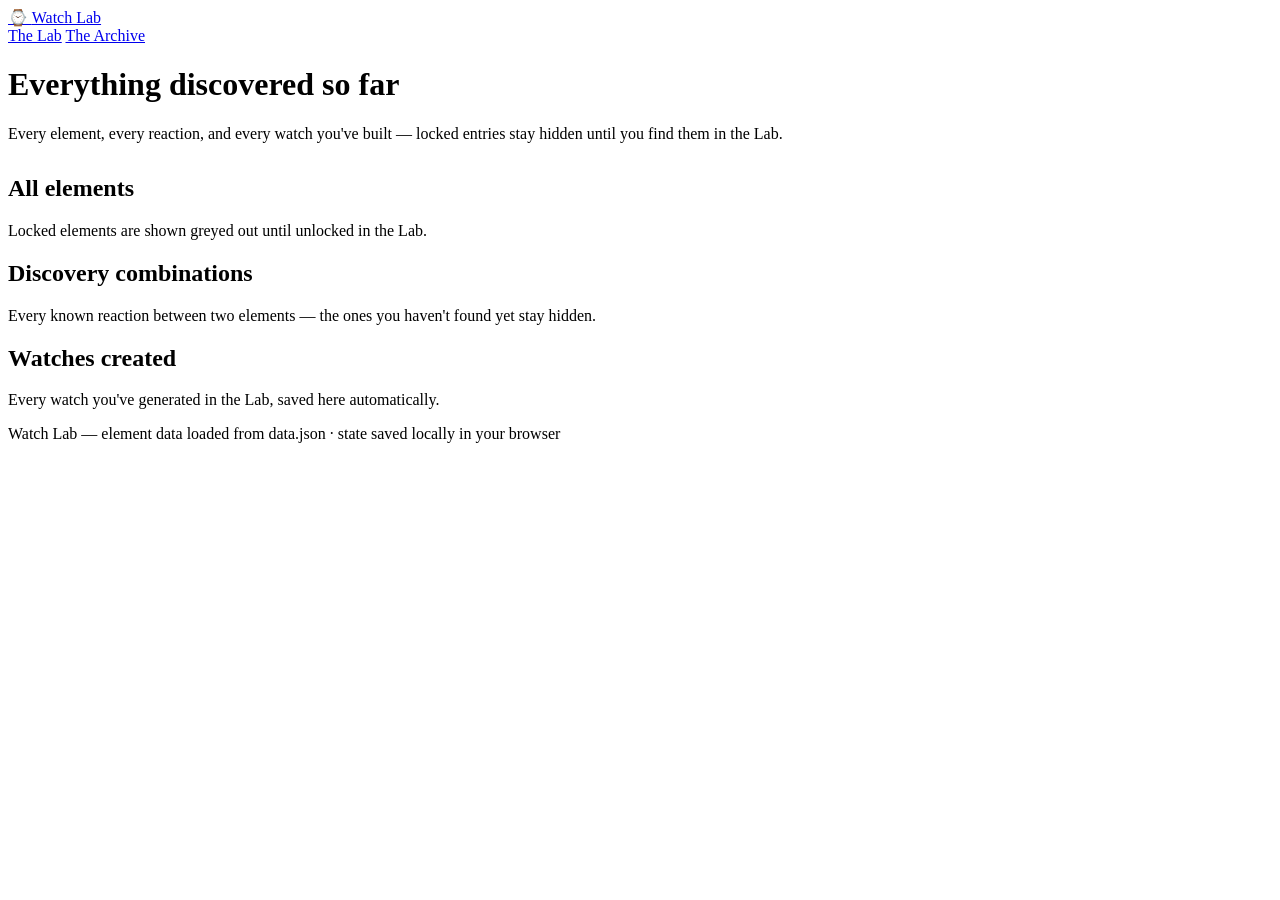
==== discover.html @ 46c568a5 "Add Watch Lab archive page" ====
<!DOCTYPE html>
<html lang="en">
<head>
<meta charset="UTF-8">
<meta name="viewport" content="width=device-width, initial-scale=1.0">
<title>The Archive · Watch Lab</title>
<link rel="stylesheet" href="style.css">
</head>
<body>

<nav class="topnav">
  <a class="brand" href="index.html">
    <span class="brand-mark">⌚</span>
    <span class="brand-word">Watch Lab</span>
  </a>
  <div class="nav-links">
    <a class="nav-link" href="index.html">The Lab</a>
    <a class="nav-link active" href="discover.html">The Archive</a>
  </div>
  <div class="nav-progress" id="navProgress"></div>
</nav>

<main class="shell">

  <header class="page-head">
    <h1 class="page-title">Everything discovered so far</h1>
    <p class="page-lede">Every element, every reaction, and every watch you've built — locked entries stay hidden until you find them in the Lab.</p>
  </header>

  <div class="stats-row" id="statsRow"></div>

  <!-- no top border here, the stats row above already acts as the divider -->
  <section class="section" style="margin-top:32px;padding-top:0;border-top:none;">
    <h2 class="section-title">All elements</h2>
    <p class="section-note">Locked elements are shown greyed out until unlocked in the Lab.</p>
    <div class="element-grid" id="archiveGrid"></div>
  </section>

  <section class="section">
    <h2 class="section-title">Discovery combinations</h2>
    <p class="section-note">Every known reaction between two elements — the ones you haven't found yet stay hidden.</p>
    <div class="combo-list" id="comboList"></div>
  </section>

  <section class="section">
    <h2 class="section-title">Watches created</h2>
    <p class="section-note">Every watch you've generated in the Lab, saved here automatically.</p>
    <div class="watch-gallery" id="watchGallery"></div>
  </section>

</main>

<footer class="site-footer">Watch Lab — element data loaded from data.json · state saved locally in your browser</footer>

<script src="app.js"></script>
<script src="archive.js"></script>
</body>
</html>
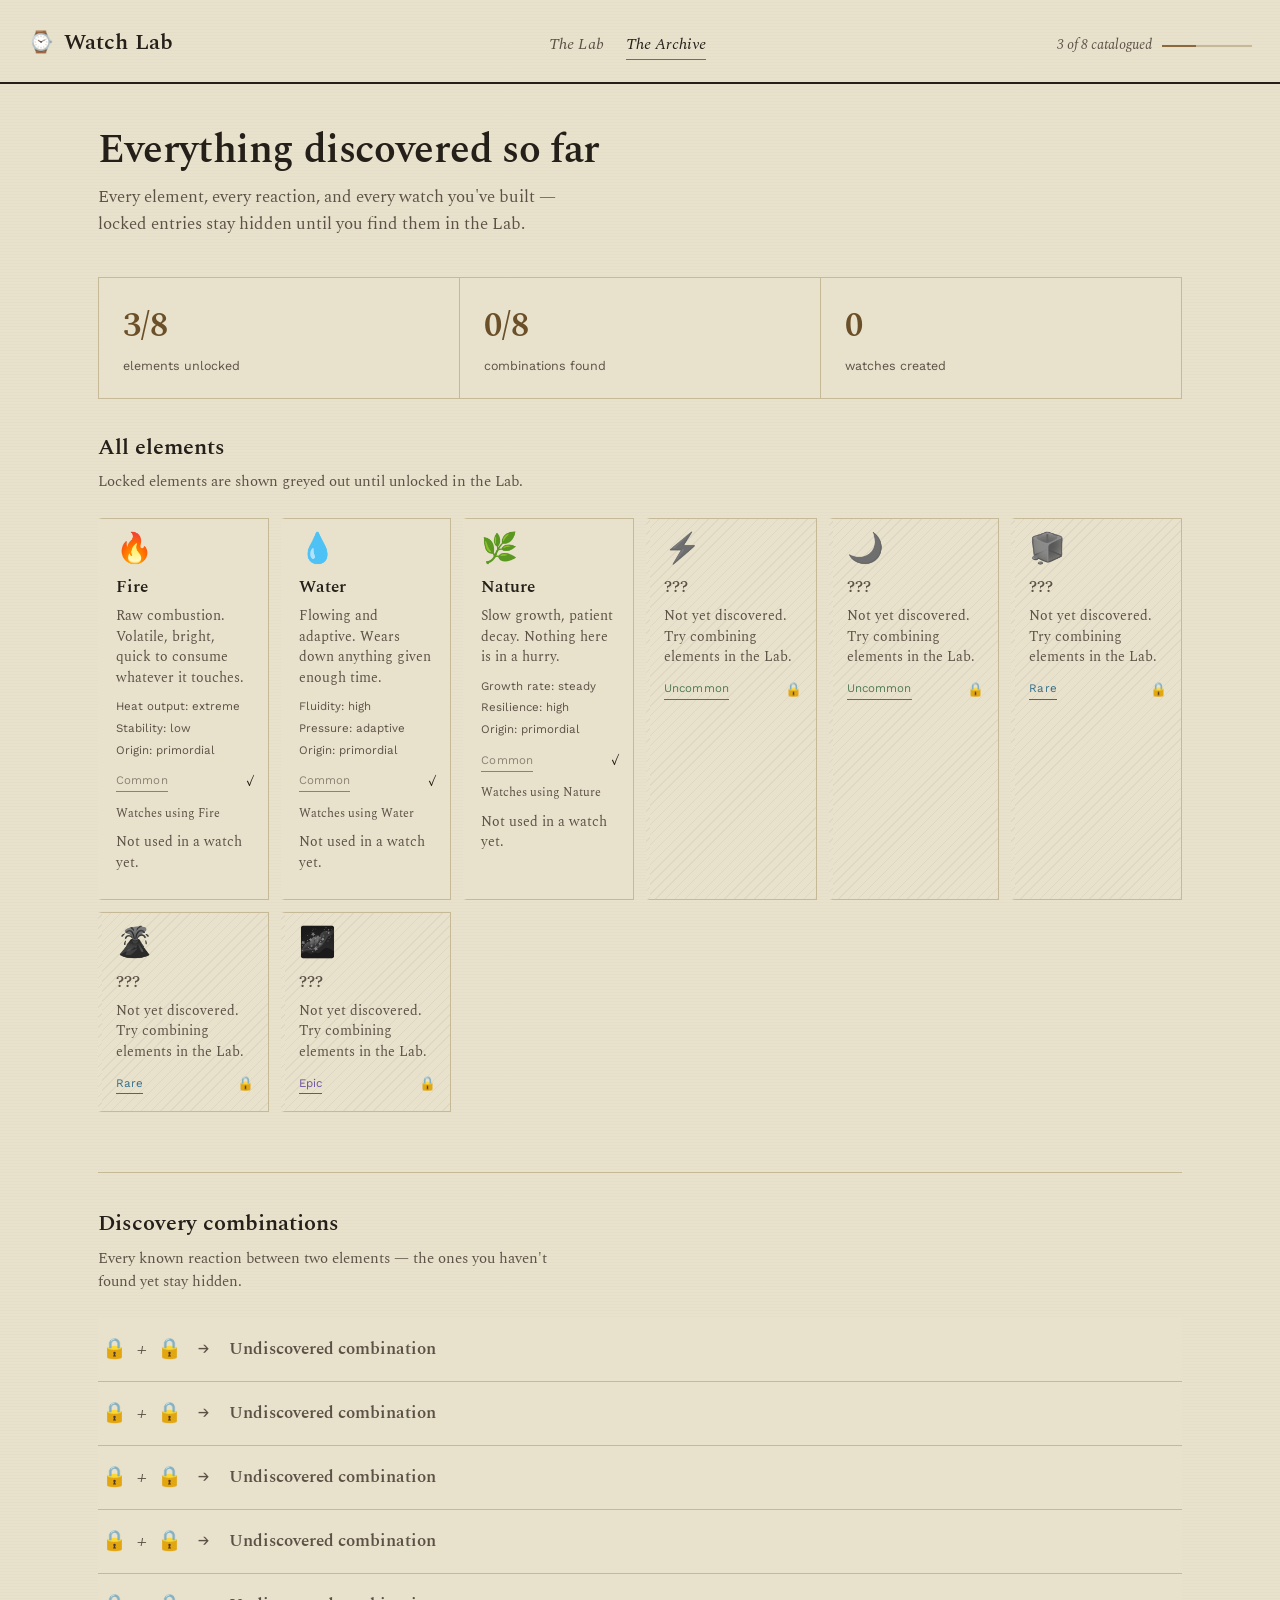
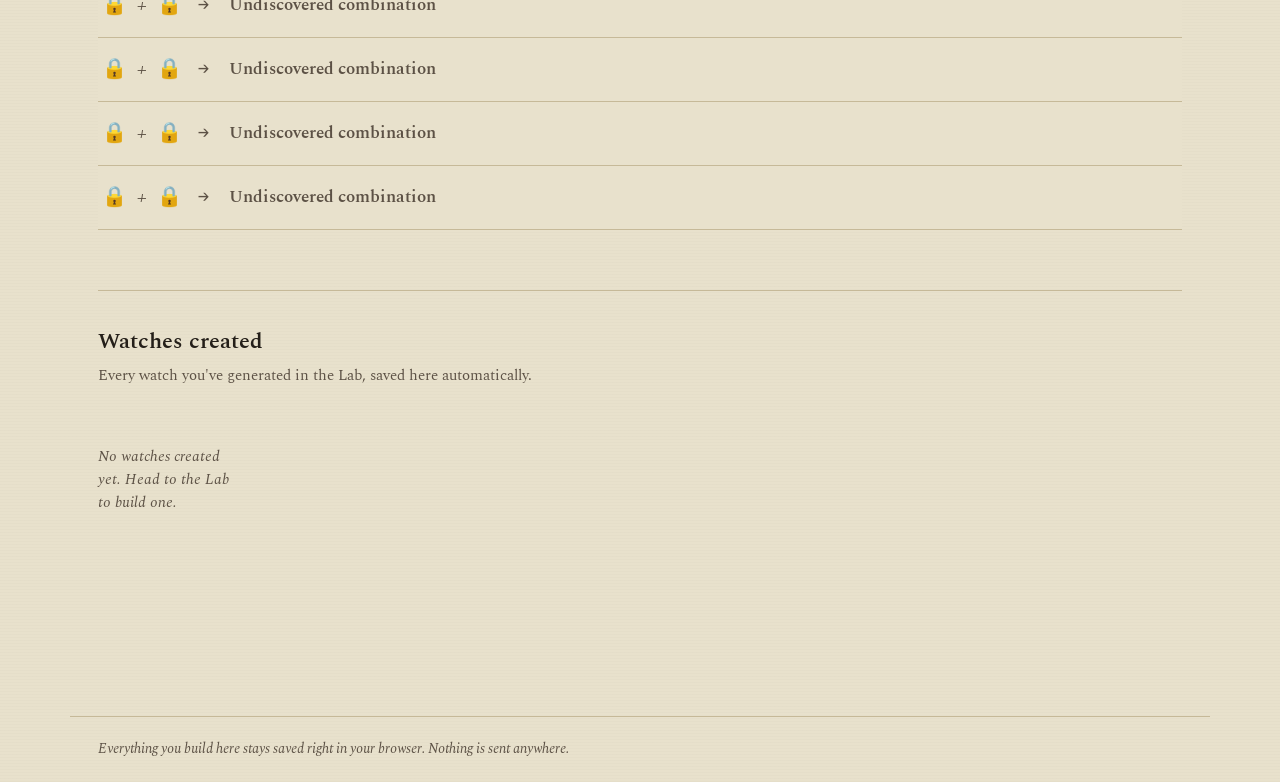
==== commit a2d04c0a: "Complete The Watch Lab project" ====
--- a/discover.html
+++ b/discover.html
@@ -50,7 +50,7 @@
 
 </main>
 
-<footer class="site-footer">Watch Lab — element data loaded from data.json · state saved locally in your browser</footer>
+<footer class="site-footer">Everything you build here stays saved right in your browser. Nothing is sent anywhere.</footer>
 
 <script src="app.js"></script>
 <script src="archive.js"></script>
--- a/style.css
+++ b/style.css
@@ -0,0 +1,652 @@
+@import url('https://fonts.googleapis.com/css2?family=Spectral:ital,wght@0,400;0,500;0,600;0,700;1,400&family=Work+Sans:wght@400;500;600&family=JetBrains+Mono:wght@400;500&display=swap');
+
+:root {
+  --paper: #e8e1cc;
+  --paper-deep: #ddd3b6;
+  --paper-line: #c6b998;
+  --ink: #241f19;
+  --ink-soft: #5c5145;
+
+  --brass: #8a6a3c;
+  --brass-deep: #6a4f28;
+  --verdigris: #4f6e5c;
+
+  --rarity-common: #8b8272;
+  --rarity-uncommon: #4f7a55;
+  --rarity-rare: #35708a;
+  --rarity-epic: #6b4f9e;
+  --rarity-legendary: #a8641f;
+  --rarity-mythic: #9c3049;
+
+  --font-serif: 'Spectral', Georgia, serif;
+  --font-sans: 'Work Sans', sans-serif;
+  --font-mono: 'JetBrains Mono', monospace;
+
+  --shadow-hard: 6px 6px 0 rgba(36, 31, 25, 0.85);
+}
+
+* { box-sizing: border-box; }
+
+html { scroll-behavior: smooth; }
+
+body {
+  margin: 0;
+  background: var(--paper);
+  background-image:
+    repeating-linear-gradient(0deg, rgba(36,31,25,0.015) 0 1px, transparent 1px 3px);
+  color: var(--ink);
+  font-family: var(--font-serif);
+  font-size: 17px;
+  line-height: 1.55;
+}
+
+a { color: inherit; }
+
+img { max-width: 100%; display: block; }
+
+button { font-family: inherit; cursor: pointer; }
+
+::selection { background: var(--brass); color: var(--paper); }
+
+@media (prefers-reduced-motion: reduce) {
+  *, *::before, *::after {
+    animation-duration: 0.01ms !important;
+    animation-iteration-count: 1 !important;
+    transition-duration: 0.01ms !important;
+    scroll-behavior: auto !important;
+  }
+}
+
+:focus-visible {
+  outline: 2px solid var(--brass-deep);
+  outline-offset: 2px;
+}
+
+/* layout shell */
+
+.shell {
+  max-width: 1140px;
+  margin: 0 auto;
+  padding: 0 28px 90px;
+}
+
+/* top nav — deliberately lopsided rather than three even columns */
+
+.topnav {
+  display: flex;
+  align-items: baseline;
+  justify-content: space-between;
+  gap: 24px;
+  padding: 26px 28px 22px;
+  border-bottom: 2px solid var(--ink);
+  margin-bottom: 44px;
+  flex-wrap: wrap;
+}
+
+.brand {
+  display: flex;
+  align-items: baseline;
+  gap: 10px;
+  text-decoration: none;
+}
+
+.brand-mark { font-size: 1.3rem; }
+
+.brand-word {
+  font-family: var(--font-serif);
+  font-size: 1.35rem;
+  font-weight: 600;
+  letter-spacing: 0.005em;
+}
+
+.nav-links {
+  display: flex;
+  align-items: baseline;
+  gap: 22px;
+}
+
+.nav-link {
+  text-decoration: none;
+  color: var(--ink-soft);
+  font-family: var(--font-serif);
+  font-style: italic;
+  font-size: 1rem;
+  padding-bottom: 2px;
+  border-bottom: 1px solid transparent;
+}
+
+.nav-link:hover { color: var(--ink); border-bottom-color: var(--paper-line); }
+
+.nav-link.active {
+  color: var(--ink);
+  border-bottom: 1px solid var(--brass);
+}
+
+.nav-progress {
+  display: flex;
+  align-items: center;
+  gap: 10px;
+  min-width: 170px;
+  justify-content: flex-end;
+}
+
+.nav-progress-label {
+  font-family: var(--font-serif);
+  font-style: italic;
+  font-size: 0.85rem;
+  color: var(--ink-soft);
+  white-space: nowrap;
+}
+
+.progress-track {
+  flex: 0 0 90px;
+  height: 2px;
+  background: var(--paper-line);
+}
+
+.progress-fill {
+  height: 100%;
+  background: var(--brass);
+  width: 0%;
+  transition: width 0.6s cubic-bezier(0.22, 1, 0.36, 1);
+}
+
+/* section headers */
+
+.page-head { margin-bottom: 40px; max-width: 640px; }
+
+.page-title {
+  font-family: var(--font-serif);
+  font-size: 2.5rem;
+  font-weight: 600;
+  margin: 0 0 10px;
+  letter-spacing: -0.01em;
+  line-height: 1.15;
+}
+
+.page-lede {
+  color: var(--ink-soft);
+  font-size: 1.08rem;
+  max-width: 56ch;
+  margin: 0;
+}
+
+.section {
+  margin-top: 60px;
+  padding-top: 34px;
+  border-top: 1px solid var(--paper-line);
+}
+
+.section-title {
+  font-family: var(--font-serif);
+  font-size: 1.35rem;
+  font-weight: 600;
+  margin: 0 0 6px;
+}
+
+.section-note {
+  color: var(--ink-soft);
+  font-size: 0.95rem;
+  margin: 0 0 24px;
+  max-width: 60ch;
+}
+
+/* watch preview — the one place we let a hard graphic shadow do the work */
+
+.bench {
+  display: grid;
+  grid-template-columns: minmax(280px, 360px) 1fr;
+  gap: 44px;
+  align-items: start;
+}
+
+@media (max-width: 860px) {
+  .bench { grid-template-columns: 1fr; }
+}
+
+.preview-pane {
+  background: var(--paper-deep);
+  border: 1px solid var(--ink);
+  box-shadow: var(--shadow-hard);
+  padding: 30px 26px;
+  display: flex;
+  flex-direction: column;
+  align-items: center;
+  gap: 16px;
+  position: sticky;
+  top: 24px;
+}
+
+.watch-svg-wrap { width: 100%; max-width: 270px; }
+
+.watch-svg-wrap svg { width: 100%; height: auto; overflow: visible; }
+
+.digital-time {
+  font-family: var(--font-mono);
+  font-size: 0.92rem;
+  color: var(--brass-deep);
+  letter-spacing: 0.03em;
+}
+
+.preview-caption {
+  text-align: center;
+  color: var(--ink-soft);
+  font-size: 0.9rem;
+  font-style: italic;
+}
+
+.saved-count {
+  width: 100%;
+  text-align: center;
+  font-family: var(--font-serif);
+  font-style: italic;
+  font-size: 0.85rem;
+  color: var(--ink-soft);
+  min-height: 1.2em;
+  transition: color 0.2s ease;
+}
+
+.saved-count.flash { color: var(--brass-deep); }
+
+.result-panel {
+  margin-top: 6px;
+  width: 100%;
+  border-top: 1px dashed var(--paper-line);
+  padding-top: 16px;
+  font-size: 0.9rem;
+  color: var(--ink-soft);
+}
+
+.result-panel strong {
+  color: var(--ink);
+  font-weight: 600;
+  display: block;
+  margin-bottom: 8px;
+}
+
+.result-rows { display: flex; flex-direction: column; gap: 6px; }
+
+.result-row {
+  display: flex;
+  justify-content: space-between;
+  gap: 10px;
+  font-size: 0.88rem;
+}
+
+.result-row span:first-child { color: var(--ink-soft); font-style: italic; }
+
+.generate-btn {
+  width: 100%;
+  margin-top: 16px;
+  padding: 13px 18px;
+  background: var(--ink);
+  color: var(--paper);
+  border: none;
+  font-family: var(--font-sans);
+  font-weight: 600;
+  font-size: 0.95rem;
+  letter-spacing: 0.01em;
+  transition: background 0.15s ease, transform 0.08s ease;
+}
+
+.generate-btn:hover:not(:disabled) { background: var(--brass-deep); }
+.generate-btn:active:not(:disabled) { transform: translateY(1px); }
+
+.generate-btn:disabled {
+  background: var(--paper-line);
+  color: var(--ink-soft);
+  cursor: not-allowed;
+}
+
+/* the five slots */
+
+.slot-rail {
+  display: grid;
+  grid-template-columns: repeat(5, 1fr);
+  gap: 10px;
+  margin-bottom: 30px;
+}
+
+@media (max-width: 640px) {
+  .slot-rail { grid-template-columns: repeat(2, 1fr); }
+}
+
+.slot {
+  background: var(--paper-deep);
+  border: 1px solid var(--paper-line);
+  border-bottom: 3px solid transparent;
+  padding: 14px 8px;
+  text-align: center;
+  transition: border-bottom-color 0.15s ease;
+}
+
+.slot-label {
+  font-family: var(--font-sans);
+  font-size: 0.68rem;
+  letter-spacing: 0.03em;
+  color: var(--ink-soft);
+  margin-bottom: 10px;
+}
+
+.slot-symbol {
+  font-size: 1.6rem;
+  height: 32px;
+  display: flex;
+  align-items: center;
+  justify-content: center;
+}
+
+.slot-empty { opacity: 0.3; font-size: 1.1rem; font-family: var(--font-serif); }
+
+.slot.active { border-bottom-color: var(--brass); }
+
+.slot.filled .slot-symbol { filter: drop-shadow(0 0 4px currentColor); }
+
+/* element cards — treated like specimen index cards, colour-tabbed
+   by the element rather than glowing on hover like every other
+   card kit on the internet */
+
+.element-grid {
+  display: grid;
+  grid-template-columns: repeat(auto-fill, minmax(155px, 1fr));
+  gap: 12px;
+}
+
+.el-card {
+  position: relative;
+  background: var(--paper);
+  border: 1px solid var(--paper-line);
+  border-left: 4px solid transparent;
+  padding: 16px 14px;
+  text-align: left;
+  transition: border-left-color 0.15s ease, background-color 0.15s ease;
+}
+
+.el-card:hover:not(.locked) {
+  border-left-color: var(--el-color, var(--brass));
+  background: var(--paper-deep);
+}
+
+.el-card.selected {
+  border-left-color: var(--el-color, var(--brass));
+  background: var(--paper-deep);
+}
+
+.el-card.locked {
+  cursor: default;
+  color: var(--ink-soft);
+  background-image: repeating-linear-gradient(135deg, transparent 0 6px, rgba(36,31,25,0.05) 6px 7px);
+}
+
+.el-card.locked .el-symbol { filter: grayscale(1) brightness(0.55); }
+
+.el-symbol {
+  font-size: 1.85rem;
+  line-height: 1;
+  margin-bottom: 10px;
+  display: block;
+}
+
+.el-name {
+  font-family: var(--font-serif);
+  font-weight: 600;
+  font-size: 1.05rem;
+  margin: 0 0 4px;
+}
+
+.el-desc {
+  font-size: 0.85rem;
+  color: var(--ink-soft);
+  margin: 6px 0 10px;
+  line-height: 1.5;
+}
+
+.el-props {
+  list-style: none;
+  padding: 0;
+  margin: 10px 0 0;
+  display: flex;
+  flex-direction: column;
+  gap: 4px;
+}
+
+.el-props li {
+  font-family: var(--font-sans);
+  font-size: 0.72rem;
+  color: var(--ink-soft);
+}
+
+.badge-rarity {
+  display: inline-block;
+  font-family: var(--font-sans);
+  font-size: 0.72rem;
+  letter-spacing: 0.01em;
+  border-bottom: 1px solid currentColor;
+  padding-bottom: 1px;
+}
+
+.badge-row { display: flex; justify-content: space-between; align-items: center; margin-top: 12px; }
+
+.lock-icon { font-size: 0.85rem; }
+
+/* discovery lab combine bar */
+
+.combine-bar {
+  display: flex;
+  align-items: center;
+  gap: 16px;
+  flex-wrap: wrap;
+  background: var(--paper-deep);
+  border: 1px solid var(--paper-line);
+  padding: 22px;
+}
+
+.combine-slot {
+  width: 60px;
+  height: 60px;
+  border: 1px dashed var(--ink-soft);
+  display: flex;
+  align-items: center;
+  justify-content: center;
+  font-size: 1.6rem;
+  background: var(--paper);
+}
+
+.combine-plus {
+  font-family: var(--font-serif);
+  font-style: italic;
+  color: var(--ink-soft);
+  font-size: 1.2rem;
+}
+
+.combine-btn {
+  margin-left: auto;
+  padding: 11px 22px;
+  background: transparent;
+  border: 1px solid var(--ink);
+  color: var(--ink);
+  font-family: var(--font-sans);
+  font-weight: 600;
+  font-size: 0.88rem;
+  transition: background 0.15s ease, color 0.15s ease;
+}
+
+.combine-btn:hover:not(:disabled) { background: var(--ink); color: var(--paper); }
+
+.combine-btn:disabled {
+  opacity: 0.4;
+  cursor: not-allowed;
+  border-color: var(--paper-line);
+}
+
+.combine-hint { color: var(--ink-soft); font-size: 0.85rem; font-style: italic; }
+
+/* stats row, archive page */
+
+.stats-row {
+  display: grid;
+  grid-template-columns: repeat(3, 1fr);
+  gap: 1px;
+  background: var(--paper-line);
+  border: 1px solid var(--paper-line);
+  margin-bottom: 12px;
+}
+
+@media (max-width: 640px) {
+  .stats-row { grid-template-columns: 1fr; }
+}
+
+.stat-block { background: var(--paper); padding: 22px 24px; }
+
+.stat-num {
+  font-family: var(--font-serif);
+  font-size: 2.1rem;
+  font-weight: 600;
+  color: var(--brass-deep);
+}
+
+.stat-label {
+  font-family: var(--font-sans);
+  font-size: 0.78rem;
+  color: var(--ink-soft);
+  margin-top: 4px;
+}
+
+/* discovery combination list, archive page */
+
+.combo-list { display: flex; flex-direction: column; }
+
+.combo-row {
+  display: flex;
+  align-items: center;
+  gap: 16px;
+  background: var(--paper);
+  border-bottom: 1px solid var(--paper-line);
+  padding: 16px 4px;
+  flex-wrap: wrap;
+}
+
+.combo-row.pending { color: var(--ink-soft); }
+
+.combo-parts { display: flex; align-items: center; gap: 10px; font-size: 1.25rem; }
+.combo-arrow { color: var(--ink-soft); font-family: var(--font-serif); font-style: italic; }
+.combo-result { display: flex; align-items: center; gap: 8px; margin-left: 4px; }
+.combo-result-name { font-family: var(--font-serif); font-weight: 600; }
+.combo-desc { color: var(--ink-soft); font-size: 0.85rem; font-style: italic; flex-basis: 100%; margin-top: 2px; }
+
+/* created watches gallery */
+
+.watch-gallery {
+  display: grid;
+  grid-template-columns: repeat(auto-fill, minmax(130px, 1fr));
+  gap: 12px;
+}
+
+.mini-watch-card { background: var(--paper); border: 1px solid var(--paper-line); padding: 14px 10px; text-align: center; }
+
+.mini-watch-card svg { width: 62px; height: 62px; }
+
+.mini-watch-time { font-family: var(--font-sans); font-size: 0.7rem; color: var(--ink-soft); margin-top: 6px; }
+
+.empty-note {
+  color: var(--ink-soft);
+  font-size: 0.92rem;
+  font-style: italic;
+  padding: 20px 0;
+}
+
+/* the unlock / discovery modal — the other place a hard shadow earns its keep */
+
+.modal-overlay {
+  position: fixed;
+  inset: 0;
+  background: rgba(36, 31, 25, 0.55);
+  display: flex;
+  align-items: center;
+  justify-content: center;
+  z-index: 100;
+  opacity: 0;
+  pointer-events: none;
+  transition: opacity 0.25s ease;
+}
+
+.modal-overlay.open { opacity: 1; pointer-events: auto; }
+
+.modal-card {
+  position: relative;
+  background: var(--paper);
+  border: 1px solid var(--ink);
+  box-shadow: var(--shadow-hard);
+  padding: 42px 38px;
+  max-width: 380px;
+  width: 90%;
+  text-align: center;
+  transform: translateY(10px);
+  transition: transform 0.25s cubic-bezier(0.22, 1, 0.36, 1);
+}
+
+.modal-overlay.open .modal-card { transform: translateY(0); }
+
+.modal-symbol { font-size: 3rem; margin-bottom: 14px; }
+
+.modal-title {
+  font-family: var(--font-serif);
+  font-size: 1.6rem;
+  font-weight: 700;
+  margin: 0 0 12px;
+  line-height: 1.25;
+}
+
+.modal-desc { color: var(--ink-soft); font-size: 0.94rem; margin-bottom: 26px; }
+
+.modal-btn {
+  padding: 12px 26px;
+  background: var(--ink);
+  color: var(--paper);
+  border: none;
+  font-family: var(--font-sans);
+  font-weight: 600;
+  font-size: 0.9rem;
+}
+
+.modal-btn:hover { background: var(--brass-deep); }
+
+.modal-close {
+  position: absolute;
+  top: 14px;
+  right: 16px;
+  background: none;
+  border: none;
+  color: var(--ink-soft);
+  font-size: 1.1rem;
+}
+
+/* glow animations for the special-effect slot — the one bit of
+   continuous motion, tied to the watch you actually built rather
+   than a decorative hover flourish */
+
+@keyframes pulse-glow {
+  0%, 100% { filter: drop-shadow(0 0 5px var(--fx-color, transparent)); }
+  50% { filter: drop-shadow(0 0 15px var(--fx-color, transparent)); }
+}
+
+@keyframes slow-spin {
+  from { transform: rotate(0deg); }
+  to { transform: rotate(360deg); }
+}
+
+.fx-pulse { animation: pulse-glow 2.4s ease-in-out infinite; }
+.fx-orbit { animation: slow-spin 12s linear infinite; transform-origin: center; }
+
+/* footer */
+
+.site-footer {
+  margin-top: 76px;
+  padding: 22px 28px;
+  border-top: 1px solid var(--paper-line);
+  color: var(--ink-soft);
+  font-size: 0.88rem;
+  font-style: italic;
+  max-width: 1140px;
+  margin-inline: auto;
+}
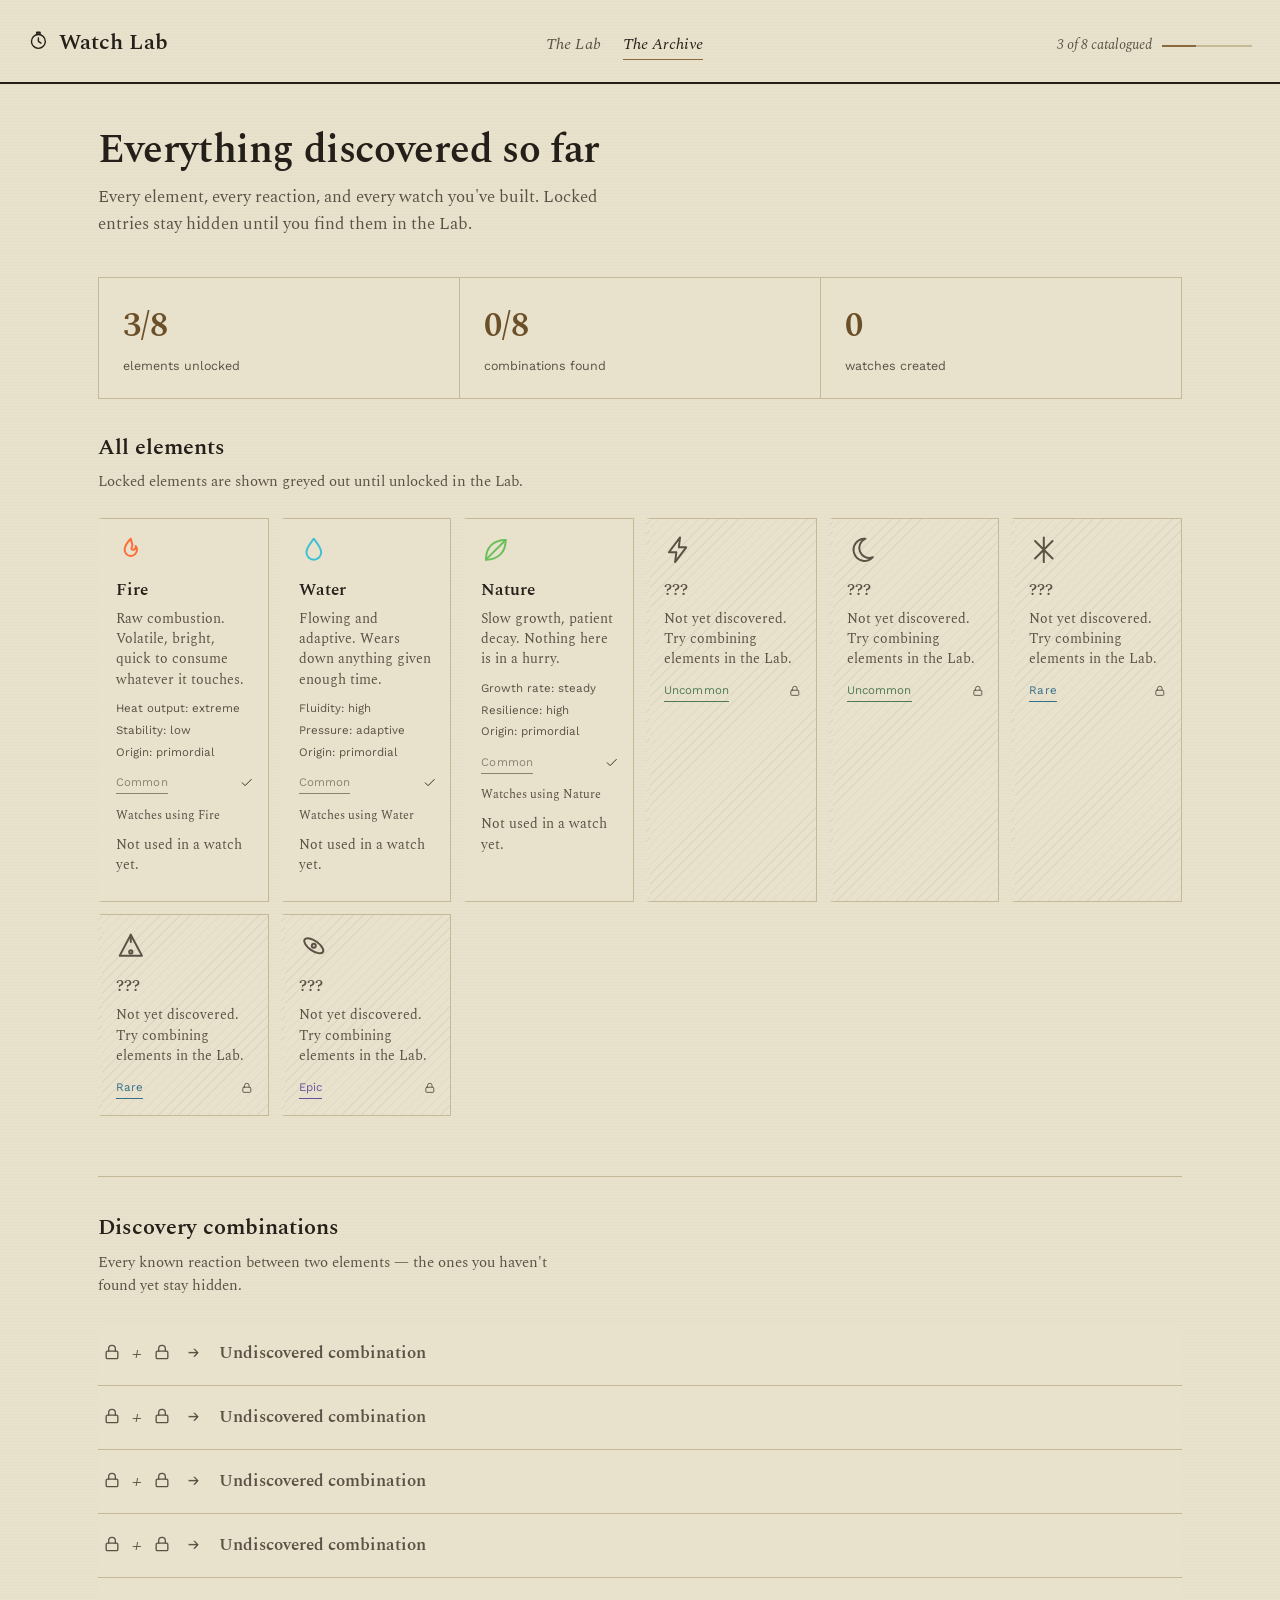
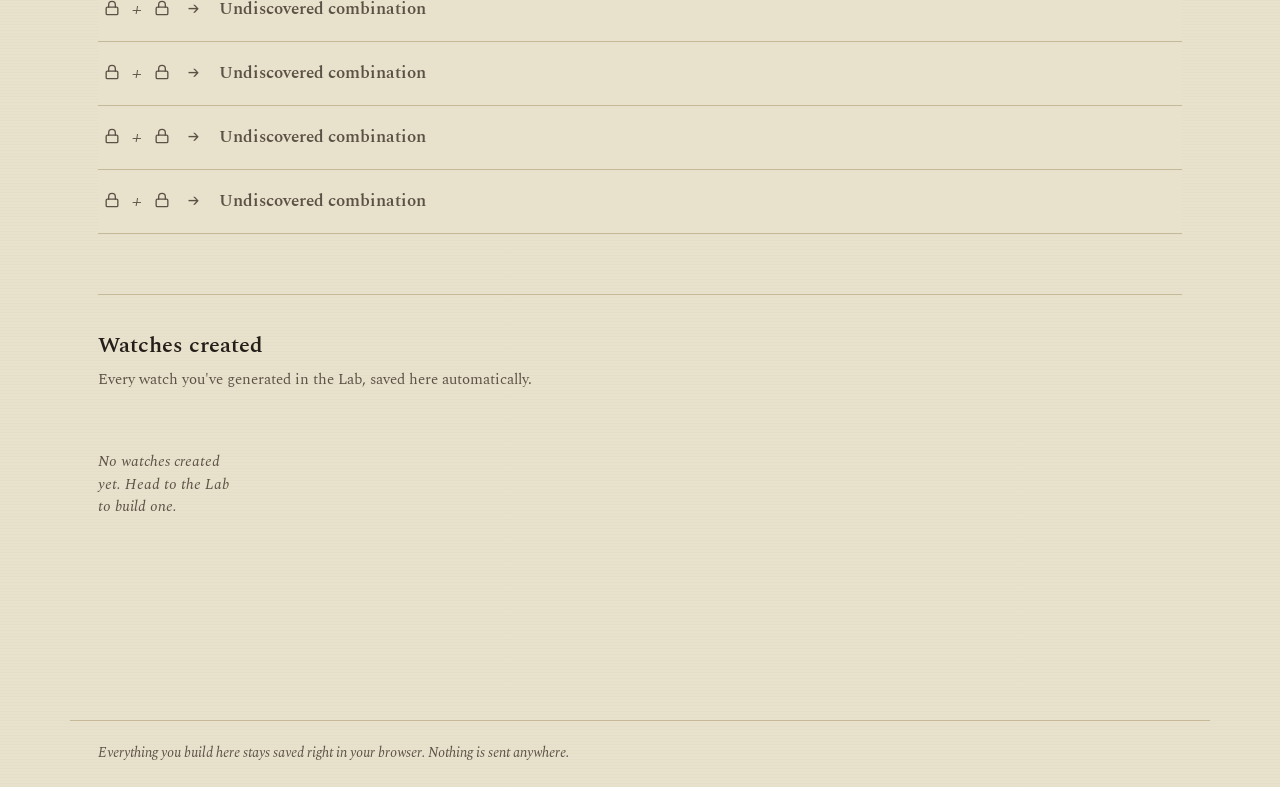
==== commit 81ff5ef9: "Finalize The Watch Lab" ====
--- a/discover.html
+++ b/discover.html
@@ -4,13 +4,20 @@
 <meta charset="UTF-8">
 <meta name="viewport" content="width=device-width, initial-scale=1.0">
 <title>The Archive · Watch Lab</title>
+<link rel="icon" type="image/svg+xml" href="favicon.svg">
 <link rel="stylesheet" href="style.css">
 </head>
 <body>
 
 <nav class="topnav">
   <a class="brand" href="index.html">
-    <span class="brand-mark">⌚</span>
+    <span class="brand-mark">
+      <svg class="icon" viewBox="0 0 24 24" fill="none" stroke="currentColor" stroke-width="1.6" stroke-linecap="round" stroke-linejoin="round" aria-hidden="true">
+        <circle cx="12" cy="12" r="8"/>
+        <path d="M12 8v4l3 2"/>
+        <rect x="10" y="1.5" width="4" height="2" rx="0.5"/>
+      </svg>
+    </span>
     <span class="brand-word">Watch Lab</span>
   </a>
   <div class="nav-links">
@@ -24,7 +31,7 @@
 
   <header class="page-head">
     <h1 class="page-title">Everything discovered so far</h1>
-    <p class="page-lede">Every element, every reaction, and every watch you've built — locked entries stay hidden until you find them in the Lab.</p>
+    <p class="page-lede">Every element, every reaction, and every watch you've built. Locked entries stay hidden until you find them in the Lab.</p>
   </header>
 
   <div class="stats-row" id="statsRow"></div>
--- a/style.css
+++ b/style.css
@@ -62,7 +62,14 @@
   outline-offset: 2px;
 }
 
-/* layout shell */
+.icon {
+  width: 1em;
+  height: 1em;
+  display: inline-block;
+  vertical-align: -0.15em;
+  flex-shrink: 0;
+}
+
 
 .shell {
   max-width: 1140px;
@@ -70,7 +77,6 @@
   padding: 0 28px 90px;
 }
 
-/* top nav — deliberately lopsided rather than three even columns */
 
 .topnav {
   display: flex;
@@ -151,7 +157,6 @@
   transition: width 0.6s cubic-bezier(0.22, 1, 0.36, 1);
 }
 
-/* section headers */
 
 .page-head { margin-bottom: 40px; max-width: 640px; }
 
@@ -191,7 +196,6 @@
   max-width: 60ch;
 }
 
-/* watch preview — the one place we let a hard graphic shadow do the work */
 
 .bench {
   display: grid;
@@ -298,7 +302,6 @@
   cursor: not-allowed;
 }
 
-/* the five slots */
 
 .slot-rail {
   display: grid;
@@ -341,10 +344,6 @@
 .slot.active { border-bottom-color: var(--brass); }
 
 .slot.filled .slot-symbol { filter: drop-shadow(0 0 4px currentColor); }
-
-/* element cards — treated like specimen index cards, colour-tabbed
-   by the element rather than glowing on hover like every other
-   card kit on the internet */
 
 .element-grid {
   display: grid;
@@ -378,9 +377,10 @@
   background-image: repeating-linear-gradient(135deg, transparent 0 6px, rgba(36,31,25,0.05) 6px 7px);
 }
 
-.el-card.locked .el-symbol { filter: grayscale(1) brightness(0.55); }
+.el-card.locked .el-symbol { color: var(--ink-soft); }
 
 .el-symbol {
+  color: var(--el-color, var(--ink));
   font-size: 1.85rem;
   line-height: 1;
   margin-bottom: 10px;
@@ -429,7 +429,6 @@
 
 .lock-icon { font-size: 0.85rem; }
 
-/* discovery lab combine bar */
 
 .combine-bar {
   display: flex;
@@ -481,7 +480,6 @@
 
 .combine-hint { color: var(--ink-soft); font-size: 0.85rem; font-style: italic; }
 
-/* stats row, archive page */
 
 .stats-row {
   display: grid;
@@ -512,8 +510,6 @@
   margin-top: 4px;
 }
 
-/* discovery combination list, archive page */
-
 .combo-list { display: flex; flex-direction: column; }
 
 .combo-row {
@@ -534,7 +530,6 @@
 .combo-result-name { font-family: var(--font-serif); font-weight: 600; }
 .combo-desc { color: var(--ink-soft); font-size: 0.85rem; font-style: italic; flex-basis: 100%; margin-top: 2px; }
 
-/* created watches gallery */
 
 .watch-gallery {
   display: grid;
@@ -554,8 +549,6 @@
   font-style: italic;
   padding: 20px 0;
 }
-
-/* the unlock / discovery modal — the other place a hard shadow earns its keep */
 
 .modal-overlay {
   position: fixed;
@@ -621,9 +614,6 @@
   font-size: 1.1rem;
 }
 
-/* glow animations for the special-effect slot — the one bit of
-   continuous motion, tied to the watch you actually built rather
-   than a decorative hover flourish */
 
 @keyframes pulse-glow {
   0%, 100% { filter: drop-shadow(0 0 5px var(--fx-color, transparent)); }
@@ -638,7 +628,6 @@
 .fx-pulse { animation: pulse-glow 2.4s ease-in-out infinite; }
 .fx-orbit { animation: slow-spin 12s linear infinite; transform-origin: center; }
 
-/* footer */
 
 .site-footer {
   margin-top: 76px;
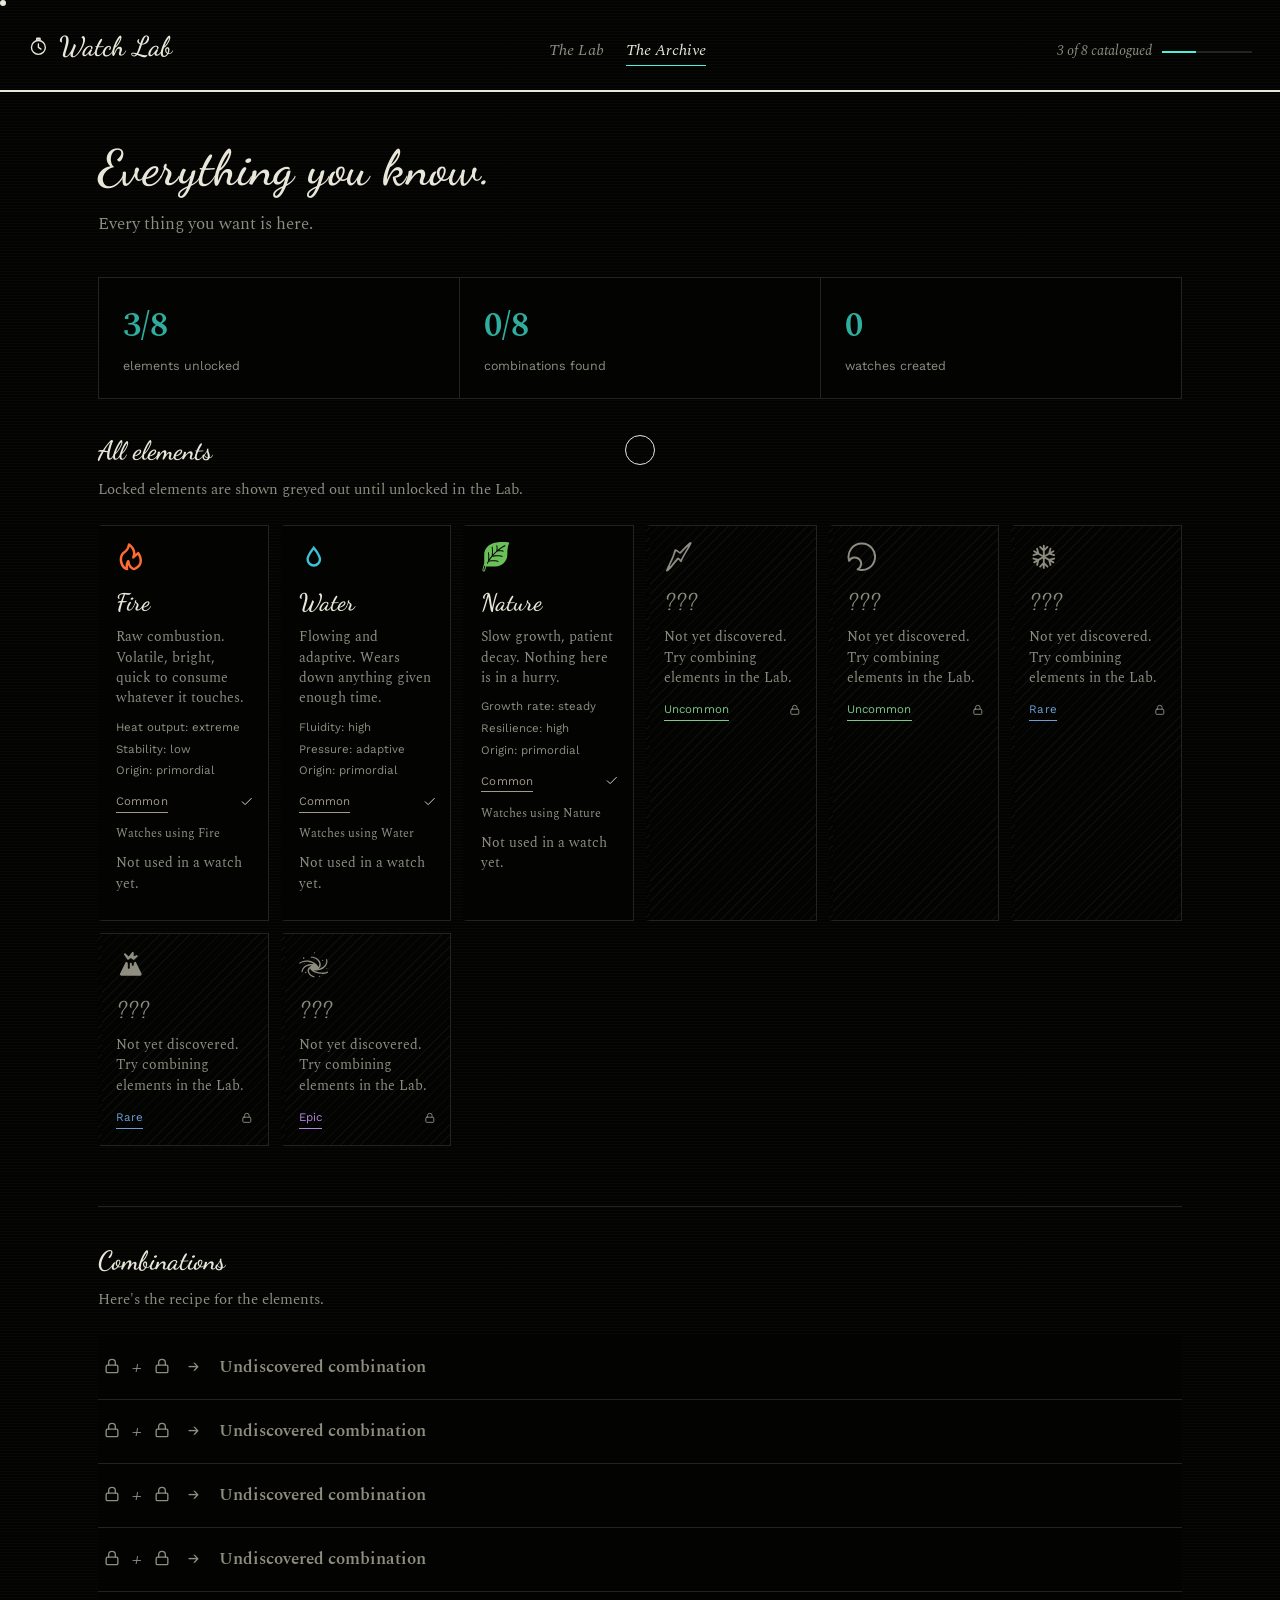
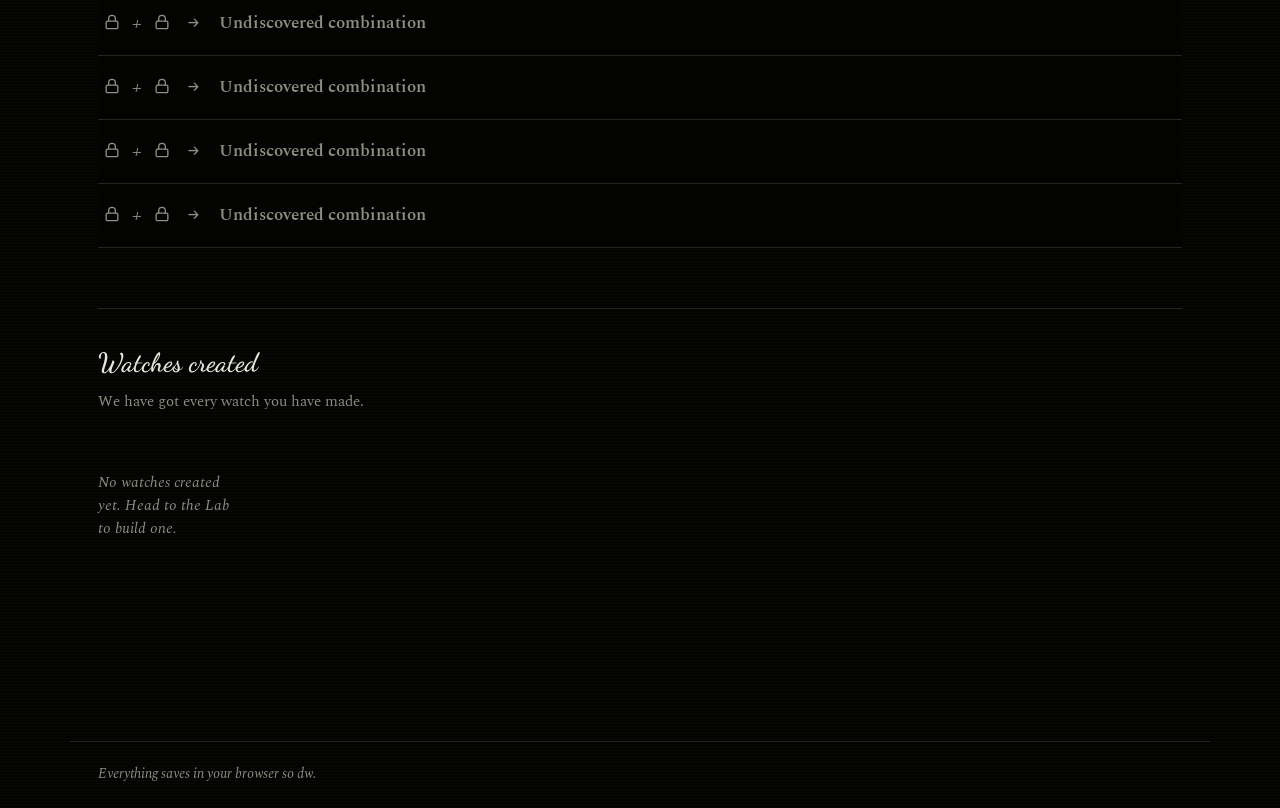
==== commit 157fa4c6: "Finished refining the website" ====
--- a/discover.html
+++ b/discover.html
@@ -30,13 +30,12 @@
 <main class="shell">
 
   <header class="page-head">
-    <h1 class="page-title">Everything discovered so far</h1>
-    <p class="page-lede">Every element, every reaction, and every watch you've built. Locked entries stay hidden until you find them in the Lab.</p>
+    <h1 class="page-title">Everything you know.</h1>
+    <p class="page-lede">Every thing you want is here.</p>
   </header>
 
   <div class="stats-row" id="statsRow"></div>
 
-  <!-- no top border here, the stats row above already acts as the divider -->
   <section class="section" style="margin-top:32px;padding-top:0;border-top:none;">
     <h2 class="section-title">All elements</h2>
     <p class="section-note">Locked elements are shown greyed out until unlocked in the Lab.</p>
@@ -44,20 +43,20 @@
   </section>
 
   <section class="section">
-    <h2 class="section-title">Discovery combinations</h2>
-    <p class="section-note">Every known reaction between two elements — the ones you haven't found yet stay hidden.</p>
+    <h2 class="section-title">Combinations</h2>
+    <p class="section-note">Here's the recipe for the elements.</p>
     <div class="combo-list" id="comboList"></div>
   </section>
 
   <section class="section">
     <h2 class="section-title">Watches created</h2>
-    <p class="section-note">Every watch you've generated in the Lab, saved here automatically.</p>
+    <p class="section-note">We have got every watch you have made.</p>
     <div class="watch-gallery" id="watchGallery"></div>
   </section>
 
 </main>
 
-<footer class="site-footer">Everything you build here stays saved right in your browser. Nothing is sent anywhere.</footer>
+<footer class="site-footer">Everything saves in your browser so dw.</footer>
 
 <script src="app.js"></script>
 <script src="archive.js"></script>
--- a/style.css
+++ b/style.css
@@ -1,28 +1,29 @@
-@import url('https://fonts.googleapis.com/css2?family=Spectral:ital,wght@0,400;0,500;0,600;0,700;1,400&family=Work+Sans:wght@400;500;600&family=JetBrains+Mono:wght@400;500&display=swap');
+@import url('https://fonts.googleapis.com/css2?family=Dancing+Script:wght@500;600;700&family=Spectral:ital,wght@0,400;0,500;0,600;0,700;1,400&family=Work+Sans:wght@400;500;600&family=JetBrains+Mono:wght@400;500&display=swap');
 
 :root {
-  --paper: #e8e1cc;
-  --paper-deep: #ddd3b6;
-  --paper-line: #c6b998;
-  --ink: #241f19;
-  --ink-soft: #5c5145;
-
-  --brass: #8a6a3c;
-  --brass-deep: #6a4f28;
-  --verdigris: #4f6e5c;
-
-  --rarity-common: #8b8272;
-  --rarity-uncommon: #4f7a55;
-  --rarity-rare: #35708a;
-  --rarity-epic: #6b4f9e;
-  --rarity-legendary: #a8641f;
-  --rarity-mythic: #9c3049;
+  --paper: #030302;
+  --paper-deep: #0c0c0a;
+  --paper-line: #23241f;
+  --ink: #e9e7da;
+  --ink-soft: #8f8d80;
+
+  --brass: #4df0df;
+  --brass-deep: #2fae9f;
+  --verdigris: #e6e86b;
+
+  --rarity-common: #a39a89;
+  --rarity-uncommon: #7cc98a;
+  --rarity-rare: #6b9fd6;
+  --rarity-epic: #b48be0;
+  --rarity-legendary: #e0a24a;
+  --rarity-mythic: #e8617f;
 
   --font-serif: 'Spectral', Georgia, serif;
   --font-sans: 'Work Sans', sans-serif;
   --font-mono: 'JetBrains Mono', monospace;
-
-  --shadow-hard: 6px 6px 0 rgba(36, 31, 25, 0.85);
+  --font-script: 'Dancing Script', cursive;
+
+  --shadow-hard: 6px 6px 0 #143330;
 }
 
 * { box-sizing: border-box; }
@@ -33,7 +34,7 @@
   margin: 0;
   background: var(--paper);
   background-image:
-    repeating-linear-gradient(0deg, rgba(36,31,25,0.015) 0 1px, transparent 1px 3px);
+    repeating-linear-gradient(0deg, rgba(255,255,255,0.02) 0 1px, transparent 1px 3px);
   color: var(--ink);
   font-family: var(--font-serif);
   font-size: 17px;
@@ -44,7 +45,7 @@
 
 img { max-width: 100%; display: block; }
 
-button { font-family: inherit; cursor: pointer; }
+button { font-family: inherit; cursor: pointer; color: inherit; background: none; border: none; }
 
 ::selection { background: var(--brass); color: var(--paper); }
 
@@ -69,14 +70,85 @@
   vertical-align: -0.15em;
   flex-shrink: 0;
 }
-
+@media (pointer: fine) {
+  body.has-custom-cursor,
+  body.has-custom-cursor a,
+  body.has-custom-cursor button {
+    cursor: none;
+  }
+}
+
+.cursor-dot {
+  position: fixed;
+  top: 0;
+  left: 0;
+  width: 6px;
+  height: 6px;
+  background: var(--ink);
+  border-radius: 50%;
+  pointer-events: none;
+  z-index: 999;
+  transition: opacity 0.2s ease;
+}
+
+.cursor-ring {
+  position: fixed;
+  top: 0;
+  left: 0;
+  width: 30px;
+  height: 30px;
+  border: 1px solid var(--ink);
+  border-radius: 50%;
+  pointer-events: none;
+  z-index: 999;
+  transition: width 0.25s cubic-bezier(0.22, 1, 0.36, 1),
+              height 0.25s cubic-bezier(0.22, 1, 0.36, 1),
+              border-color 0.2s ease, background-color 0.2s ease, opacity 0.2s ease;
+}
+
+.cursor-ring-active {
+  width: 54px;
+  height: 54px;
+  border-color: var(--brass);
+  background: rgba(77, 240, 223, 0.15);
+}
+
+.reveal {
+  opacity: 0;
+  transform: translateY(16px);
+  transition: opacity 0.6s ease, transform 0.6s cubic-bezier(0.22, 1, 0.36, 1);
+}
+
+.reveal-visible {
+  opacity: 1;
+  transform: translateY(0);
+}
+
+@keyframes dust-dissolve {
+  0% { opacity: 1; filter: blur(0) grayscale(0); transform: scale(1) translateY(0); }
+  100% { opacity: 0; filter: blur(6px) grayscale(1); transform: scale(0.9) translateY(-14px); }
+}
+
+@keyframes dust-return {
+  0% { opacity: 0; filter: blur(6px) grayscale(1); transform: scale(0.9) translateY(-14px); }
+  60% { opacity: 0.8; filter: blur(1.5px) grayscale(0.3); transform: scale(1.02) translateY(2px); }
+  100% { opacity: 1; filter: blur(0) grayscale(0); transform: scale(1) translateY(0); }
+}
+
+.dust-out {
+  animation: dust-dissolve 0.9s ease forwards;
+  pointer-events: none;
+}
+
+.dust-in {
+  animation: dust-return 0.9s ease forwards;
+}
 
 .shell {
   max-width: 1140px;
   margin: 0 auto;
   padding: 0 28px 90px;
 }
-
 
 .topnav {
   display: flex;
@@ -99,8 +171,8 @@
 .brand-mark { font-size: 1.3rem; }
 
 .brand-word {
-  font-family: var(--font-serif);
-  font-size: 1.35rem;
+  font-family: var(--font-script);
+  font-size: 1.7rem;
   font-weight: 600;
   letter-spacing: 0.005em;
 }
@@ -157,16 +229,15 @@
   transition: width 0.6s cubic-bezier(0.22, 1, 0.36, 1);
 }
 
-
 .page-head { margin-bottom: 40px; max-width: 640px; }
 
 .page-title {
-  font-family: var(--font-serif);
-  font-size: 2.5rem;
+  font-family: var(--font-script);
+  font-size: 3.1rem;
   font-weight: 600;
   margin: 0 0 10px;
-  letter-spacing: -0.01em;
-  line-height: 1.15;
+  letter-spacing: 0.01em;
+  line-height: 1.3;
 }
 
 .page-lede {
@@ -183,8 +254,8 @@
 }
 
 .section-title {
-  font-family: var(--font-serif);
-  font-size: 1.35rem;
+  font-family: var(--font-script);
+  font-size: 1.65rem;
   font-weight: 600;
   margin: 0 0 6px;
 }
@@ -195,7 +266,6 @@
   margin: 0 0 24px;
   max-width: 60ch;
 }
-
 
 .bench {
   display: grid;
@@ -250,7 +320,7 @@
   transition: color 0.2s ease;
 }
 
-.saved-count.flash { color: var(--brass-deep); }
+.saved-count.flash { color: var(--verdigris); }
 
 .result-panel {
   margin-top: 6px;
@@ -302,7 +372,6 @@
   cursor: not-allowed;
 }
 
-
 .slot-rail {
   display: grid;
   grid-template-columns: repeat(5, 1fr);
@@ -344,6 +413,7 @@
 .slot.active { border-bottom-color: var(--brass); }
 
 .slot.filled .slot-symbol { filter: drop-shadow(0 0 4px currentColor); }
+
 
 .element-grid {
   display: grid;
@@ -374,7 +444,7 @@
 .el-card.locked {
   cursor: default;
   color: var(--ink-soft);
-  background-image: repeating-linear-gradient(135deg, transparent 0 6px, rgba(36,31,25,0.05) 6px 7px);
+  background-image: repeating-linear-gradient(135deg, transparent 0 6px, rgba(255,255,255,0.04) 6px 7px);
 }
 
 .el-card.locked .el-symbol { color: var(--ink-soft); }
@@ -388,9 +458,9 @@
 }
 
 .el-name {
-  font-family: var(--font-serif);
-  font-weight: 600;
-  font-size: 1.05rem;
+  font-family: var(--font-script);
+  font-weight: 600;
+  font-size: 1.5rem;
   margin: 0 0 4px;
 }
 
@@ -480,7 +550,6 @@
 
 .combine-hint { color: var(--ink-soft); font-size: 0.85rem; font-style: italic; }
 
-
 .stats-row {
   display: grid;
   grid-template-columns: repeat(3, 1fr);
@@ -510,6 +579,7 @@
   margin-top: 4px;
 }
 
+
 .combo-list { display: flex; flex-direction: column; }
 
 .combo-row {
@@ -530,7 +600,6 @@
 .combo-result-name { font-family: var(--font-serif); font-weight: 600; }
 .combo-desc { color: var(--ink-soft); font-size: 0.85rem; font-style: italic; flex-basis: 100%; margin-top: 2px; }
 
-
 .watch-gallery {
   display: grid;
   grid-template-columns: repeat(auto-fill, minmax(130px, 1fr));
@@ -550,10 +619,11 @@
   padding: 20px 0;
 }
 
+
 .modal-overlay {
   position: fixed;
   inset: 0;
-  background: rgba(36, 31, 25, 0.55);
+  background: rgba(0, 0, 0, 0.75);
   display: flex;
   align-items: center;
   justify-content: center;
@@ -583,11 +653,11 @@
 .modal-symbol { font-size: 3rem; margin-bottom: 14px; }
 
 .modal-title {
-  font-family: var(--font-serif);
-  font-size: 1.6rem;
+  font-family: var(--font-script);
+  font-size: 2.1rem;
   font-weight: 700;
   margin: 0 0 12px;
-  line-height: 1.25;
+  line-height: 1.35;
 }
 
 .modal-desc { color: var(--ink-soft); font-size: 0.94rem; margin-bottom: 26px; }
@@ -629,6 +699,7 @@
 .fx-orbit { animation: slow-spin 12s linear infinite; transform-origin: center; }
 
 
+
 .site-footer {
   margin-top: 76px;
   padding: 22px 28px;
